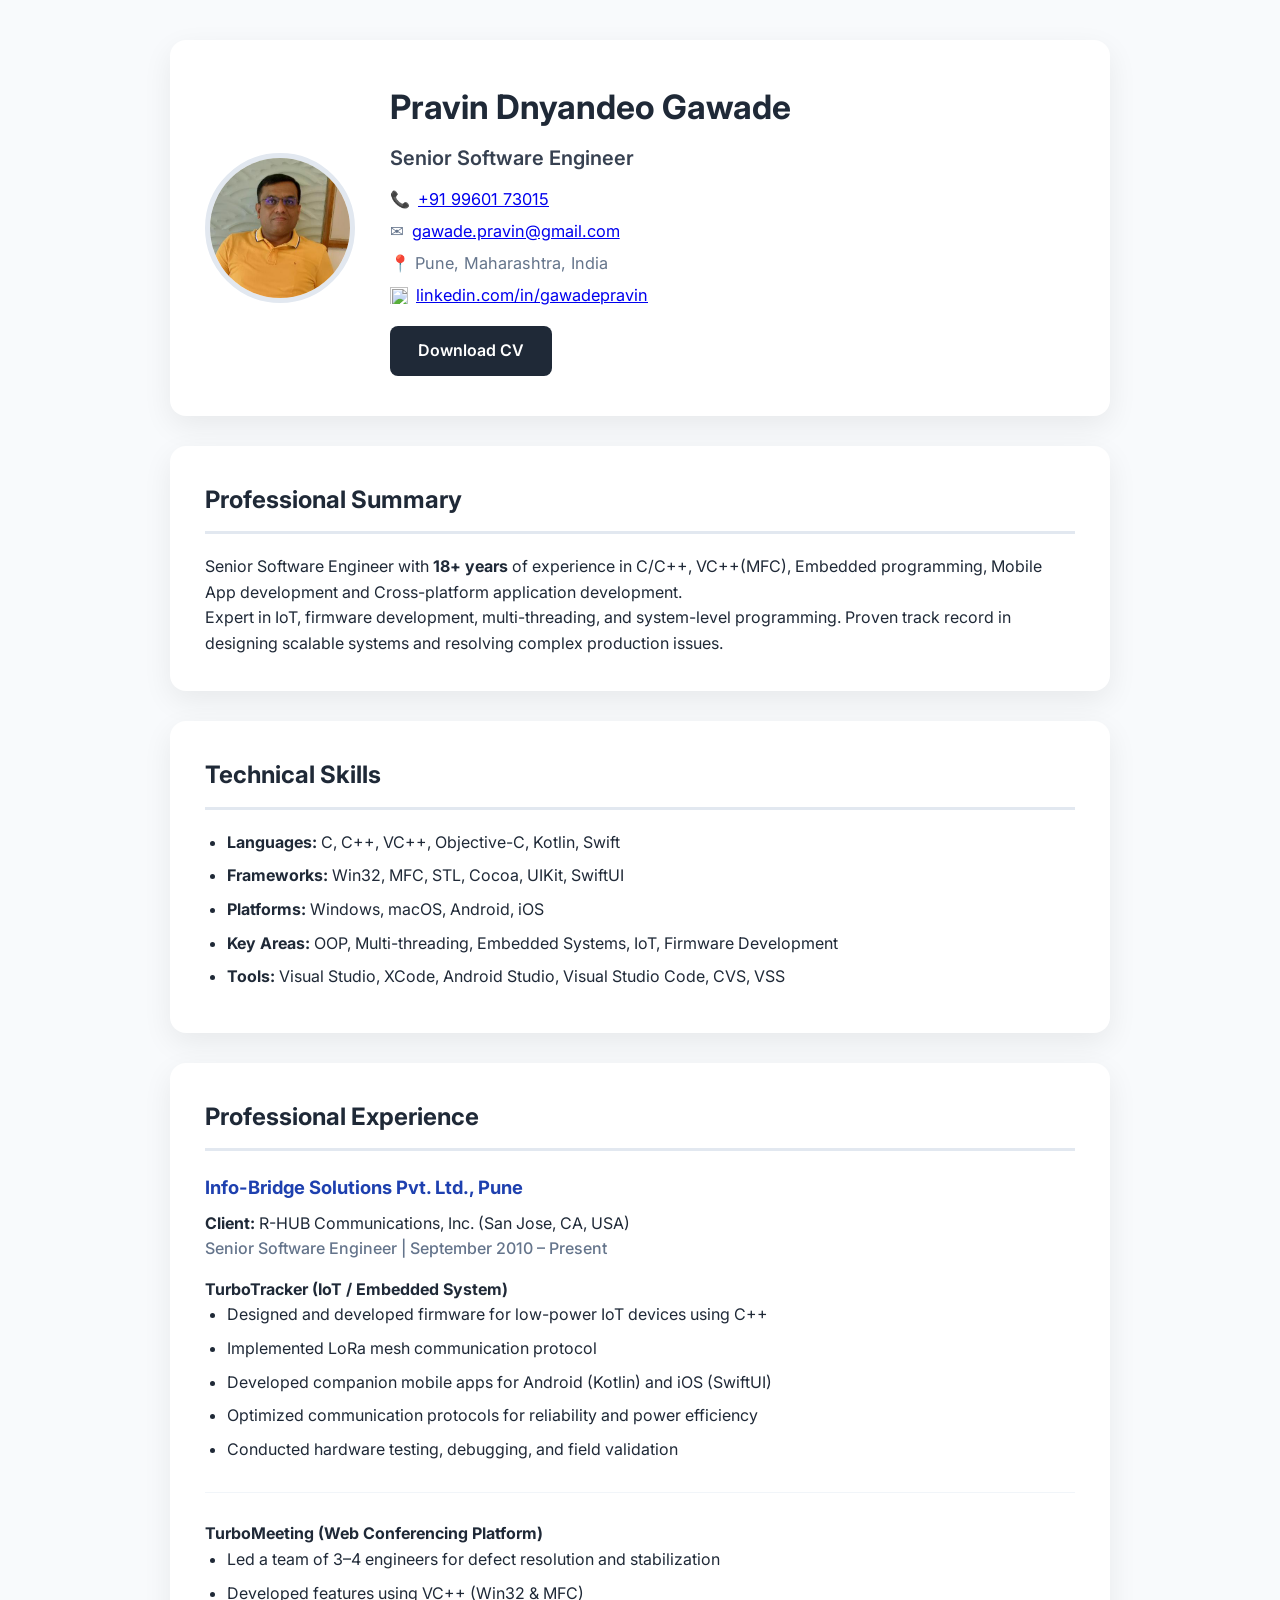
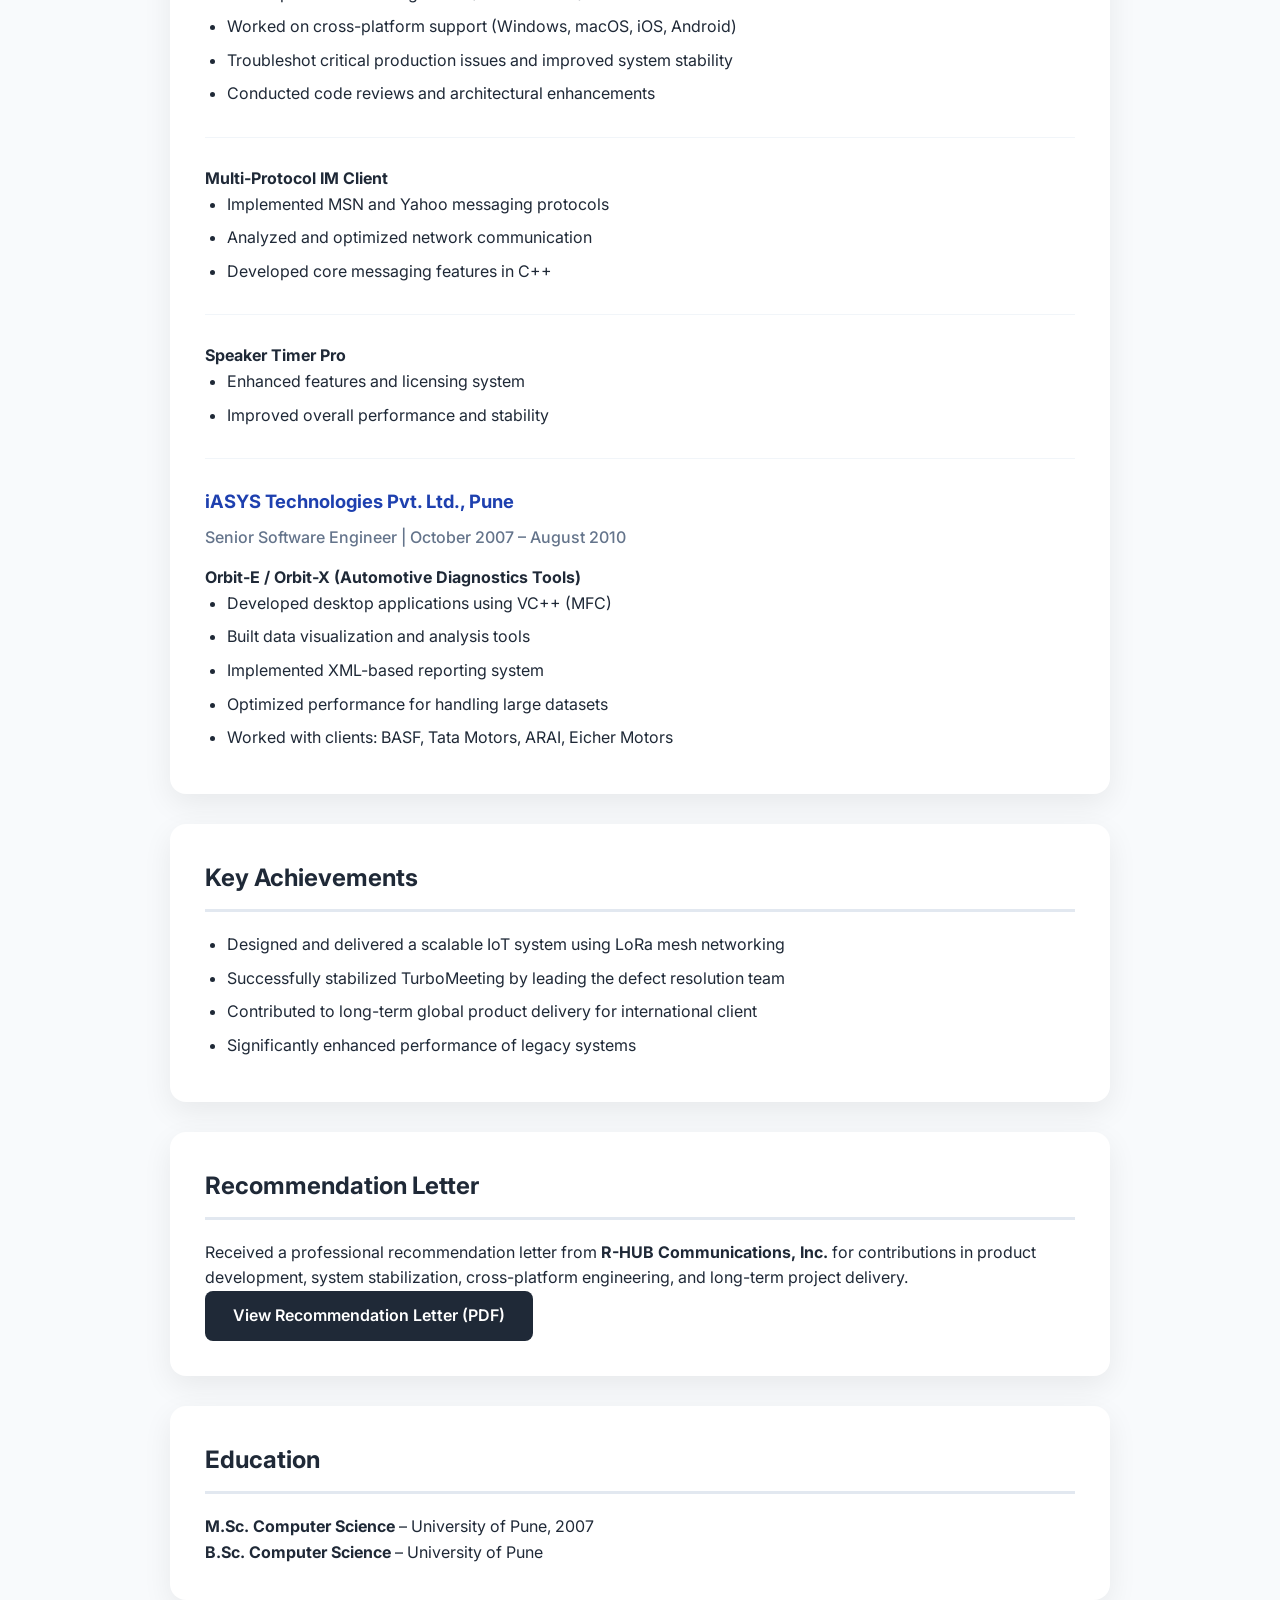
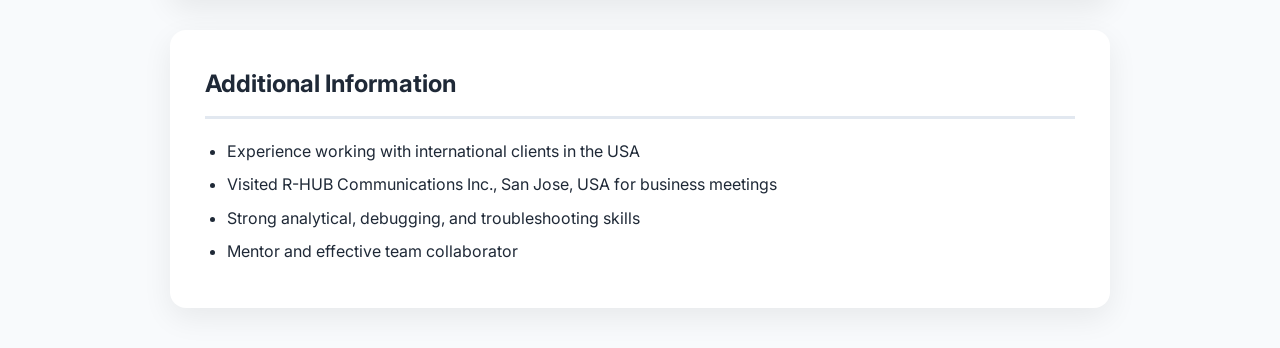
==== index.html @ dad6e425 "Update index.html" ====
<!DOCTYPE html>
<html lang="en">
<script type="application/ld+json">
{
  "@context": "https://schema.org",
  "@type": "Person",
  "name": "Pravin Dnyandeo Gawade",
  "jobTitle": "Senior Software Engineer",
  "url": "https://www.linkedin.com/in/gawadepravin",
  "email": "mailto:gawade.pravin@gmail.com",
  "telephone": "+91-9960173015",
  "address": {
    "@type": "PostalAddress",
    "addressLocality": "Pune",
    "addressRegion": "Maharashtra",
    "addressCountry": "India"
  },
  "sameAs": [
    "https://www.linkedin.com/in/gawadepravin"
  ],
  "knowsAbout": [
    "C",
    "C++",
    "VC++(MFC)",
    "Embedded Programming",
    "IoT",
    "Firmware Development",
    "Mobile App Development",
    "Cross-platform Development"
  ]
}
</script>
    
<head>
    <meta charset="UTF-8">
    <meta name="description" content="Pravin Gawade is a Senior Software Engineer with 18+ years experience in C/C++, VC++(MFC), Embedded programming, Mobile App development and Cross-platform application development.">
    <meta name="keywords" content="Pravin Gawade, C/C++, VC++(MFC) Developer, IoT Engineer, Embedded programming, Mobile App development and Cross-platform application development, Pune Software Engineer">
    <meta name="author" content="Pravin Gawade">
    <meta name="viewport" content="width=device-width, initial-scale=1.0">

    <title>Pravin Dnyandeo Gawade | Senior Software Engineer</title>

    <!-- Font -->
    <link href="https://fonts.googleapis.com/css2?family=Inter:wght@300;400;500;600;700&display=swap" rel="stylesheet">

    <!-- External CSS -->
    <link rel="stylesheet" href="styles.css">
</head>

<body>
    <div class="container">

        <!-- Profile Section -->
        <div class="profile-card">
            <img src="profile.jpg" alt="Pravin Dnyandeo Gawade" class="profile-pic">
            <div class="profile-info">
                <h1>Pravin Dnyandeo Gawade</h1>
                <p class="title">Senior Software Engineer</p>

                <div class="contact-info">
                    <p class="contact-row">
                        📞 <a href="tel:+919960173015">+91 99601 73015</a>
                    </p>

                    <p class="contact-row">
                        ✉️ <a href="mailto:gawade.pravin@gmail.com">gawade.pravin@gmail.com</a>
                    </p>

                    <p class="contact-row">📍 Pune, Maharashtra, India</p>

                    <p class="contact-row">
                        <img src="https://cdn-icons-png.flaticon.com/512/174/174857.png" class="icon">
                        <a href="https://www.linkedin.com/in/gawadepravin" target="_blank">
                            linkedin.com/in/gawadepravin
                        </a>
                    </p>
                </div>

                <a href="Pravin_Gawade_CV.pdf" download class="btn">Download CV</a>
            </div>
        </div>

        <!-- Professional Summary -->
        <section>
            <h2>Professional Summary</h2>
            <p>Senior Software Engineer with <strong>18+ years</strong> of experience in C/C++, VC++(MFC), Embedded programming, Mobile App development and Cross-platform application development.</p>
            <p>Expert in IoT, firmware development, multi-threading, and system-level programming. Proven track record in designing scalable systems and resolving complex production issues.</p>
        </section>

        <!-- Technical Skills -->
        <section>
            <h2>Technical Skills</h2>
            <ul>
                <li><strong>Languages:</strong> C, C++, VC++, Objective-C, Kotlin, Swift</li>
                <li><strong>Frameworks:</strong> Win32, MFC, STL, Cocoa, UIKit, SwiftUI</li>
                <li><strong>Platforms:</strong> Windows, macOS, Android, iOS</li>
                <li><strong>Key Areas:</strong> OOP, Multi-threading, Embedded Systems, IoT, Firmware Development</li>
                <li><strong>Tools:</strong> Visual Studio, XCode, Android Studio, Visual Studio Code, CVS, VSS</li>
            </ul>
        </section>

        <!-- Professional Experience -->
        <section>
            <h2>Professional Experience</h2>

            <h3>Info-Bridge Solutions Pvt. Ltd., Pune</h3>
            <p><strong>Client:</strong> R-HUB Communications, Inc. (San Jose, CA, USA)</p>
            <p class="job-title">Senior Software Engineer | September 2010 – Present</p>

            <div class="project">
                <h4>TurboTracker (IoT / Embedded System)</h4>
                <ul>
                    <li>Designed and developed firmware for low-power IoT devices using C++</li>
                    <li>Implemented LoRa mesh communication protocol</li>
                    <li>Developed companion mobile apps for Android (Kotlin) and iOS (SwiftUI)</li>
                    <li>Optimized communication protocols for reliability and power efficiency</li>
                    <li>Conducted hardware testing, debugging, and field validation</li>
                </ul>
            </div>

            <div class="project">
                <h4>TurboMeeting (Web Conferencing Platform)</h4>
                <ul>
                    <li>Led a team of 3–4 engineers for defect resolution and stabilization</li>
                    <li>Developed features using VC++ (Win32 & MFC)</li>
                    <li>Worked on cross-platform support (Windows, macOS, iOS, Android)</li>
                    <li>Troubleshot critical production issues and improved system stability</li>
                    <li>Conducted code reviews and architectural enhancements</li>
                </ul>
            </div>

            <div class="project">
                <h4>Multi-Protocol IM Client</h4>
                <ul>
                    <li>Implemented MSN and Yahoo messaging protocols</li>
                    <li>Analyzed and optimized network communication</li>
                    <li>Developed core messaging features in C++</li>
                </ul>
            </div>

            <div class="project">
                <h4>Speaker Timer Pro</h4>
                <ul>
                    <li>Enhanced features and licensing system</li>
                    <li>Improved overall performance and stability</li>
                </ul>
            </div>

            <h3>iASYS Technologies Pvt. Ltd., Pune</h3>
            <p class="job-title">Senior Software Engineer | October 2007 – August 2010</p>

            <div class="project">
                <h4>Orbit-E / Orbit-X (Automotive Diagnostics Tools)</h4>
                <ul>
                    <li>Developed desktop applications using VC++ (MFC)</li>
                    <li>Built data visualization and analysis tools</li>
                    <li>Implemented XML-based reporting system</li>
                    <li>Optimized performance for handling large datasets</li>
                    <li>Worked with clients: BASF, Tata Motors, ARAI, Eicher Motors</li>
                </ul>
            </div>
        </section>

        <!-- Key Achievements -->
        <section>
            <h2>Key Achievements</h2>
            <ul>
                <li>Designed and delivered a scalable IoT system using LoRa mesh networking</li>
                <li>Successfully stabilized TurboMeeting by leading the defect resolution team</li>
                <li>Contributed to long-term global product delivery for international client</li>
                <li>Significantly enhanced performance of legacy systems</li>
            </ul>
        </section>

        <!-- Recommendation Letter -->
        <section>
            <h2>Recommendation Letter</h2>
        
            <p>
                Received a professional recommendation letter from 
                <strong>R-HUB Communications, Inc.</strong> for contributions in 
                product development, system stabilization, cross-platform engineering, 
                and long-term project delivery.
            </p>
        
            <a href="RHUB_Recommendation_Letter.pdf" target="_blank" class="btn">
                View Recommendation Letter (PDF)
            </a>
        </section>

        <!-- Education -->
        <section>
            <h2>Education</h2>
            <p><strong>M.Sc. Computer Science</strong> – University of Pune, 2007</p>
            <p><strong>B.Sc. Computer Science</strong> – University of Pune</p>
        </section>

        <!-- Additional Information -->
        <section>
            <h2>Additional Information</h2>
            <ul>
                <li>Experience working with international clients in the USA</li>
                <li>Visited R-HUB Communications Inc., San Jose, USA for business meetings</li>
                <li>Strong analytical, debugging, and troubleshooting skills</li>
                <li>Mentor and effective team collaborator</li>
            </ul>
        </section>

    </div>
</body>
</html>
---- styles.css ----
:root {
    --primary: #1f2937;
    --accent: #3b82f6;
}

* {
    margin: 0;
    padding: 0;
    box-sizing: border-box;
}

body {
    font-family: 'Inter', system-ui, sans-serif;
    background: #f8fafc;
    color: #1f2937;
    line-height: 1.6;
}

.container {
    max-width: 980px;
    margin: 40px auto;
    padding: 0 20px;
}

.profile-card {
    background: white;
    border-radius: 16px;
    padding: 40px 35px;
    box-shadow: 0 10px 30px rgba(0, 0, 0, 0.07);
    display: flex;
    align-items: center;
    gap: 35px;
    margin-bottom: 30px;
}

.profile-pic {
    width: 150px;
    height: 150px;
    border-radius: 50%;
    object-fit: cover;
    border: 5px solid #e2e8f0;
    flex-shrink: 0;
}

.profile-info h1 {
    font-size: 2.1rem;
    margin-bottom: 8px;
    color: var(--primary);
}

.title {
    font-size: 1.25rem;
    font-weight: 600;
    color: #374151;
    margin-bottom: 12px;
}

.contact-info {
    color: #64748b;
    font-size: 1.02rem;
    margin-bottom: 18px;
}

.contact-info p {
    margin-bottom: 6px;
}

.contact a {
  color: #111827;
  text-decoration: none;
  font-weight: 500;
}

.contact a:hover {
  text-decoration: underline;
}

.btn {
    display: inline-block;
    background: var(--primary);
    color: white;
    padding: 12px 28px;
    border-radius: 8px;
    text-decoration: none;
    font-weight: 600;
    transition: all 0.3s ease;
}

.btn:hover {
    background: #111827;
    transform: translateY(-2px);
}

.contact-row {
    display: flex;
    align-items: center;
    gap: 8px;
}

.icon {
    width: 18px;
    height: 18px;
}

section {
    background: white;
    border-radius: 16px;
    padding: 35px;
    margin-bottom: 30px;
    box-shadow: 0 10px 30px rgba(0, 0, 0, 0.07);
}

h2 {
    font-size: 1.5rem;
    color: var(--primary);
    margin-bottom: 20px;
    padding-bottom: 12px;
    border-bottom: 3px solid #e2e8f0;
}

h3 {
    color: #1e40af;
    margin: 22px 0 8px 0;
    font-size: 1.15rem;
}

.job-title {
    color: #64748b;
    font-weight: 500;
    margin-bottom: 15px;
}

.project {
    margin-bottom: 28px;
    padding-bottom: 22px;
    border-bottom: 1px solid #f1f5f9;
}

.project:last-child {
    border-bottom: none;
    padding-bottom: 0;
    margin-bottom: 0;
}

ul {
    padding-left: 22px;
}

li {
    margin-bottom: 8px;
}
.recommendation-card {
    background: #f8f9fc;
    border-left: 4px solid #2563eb;
    padding: 20px;
    border-radius: 10px;
    margin-top: 10px;
}

.recommendation-card p {
    margin-bottom: 15px;
    line-height: 1.6;
}

/* Responsive */
@media (max-width: 768px) {
    .profile-card {
        flex-direction: column;
        text-align: center;
        padding: 30px 25px;
    }

    .profile-pic {
        width: 120px;
        height: 120px;
    }

    .container {
        margin: 20px auto;
        padding: 0 15px;
    }

    section {
        padding: 28px 25px;
    }
}

@media (max-width: 480px) {
    .profile-pic {
        width: 110px;
        height: 110px;
    }

    h1 {
        font-size: 1.8rem;
    }
}
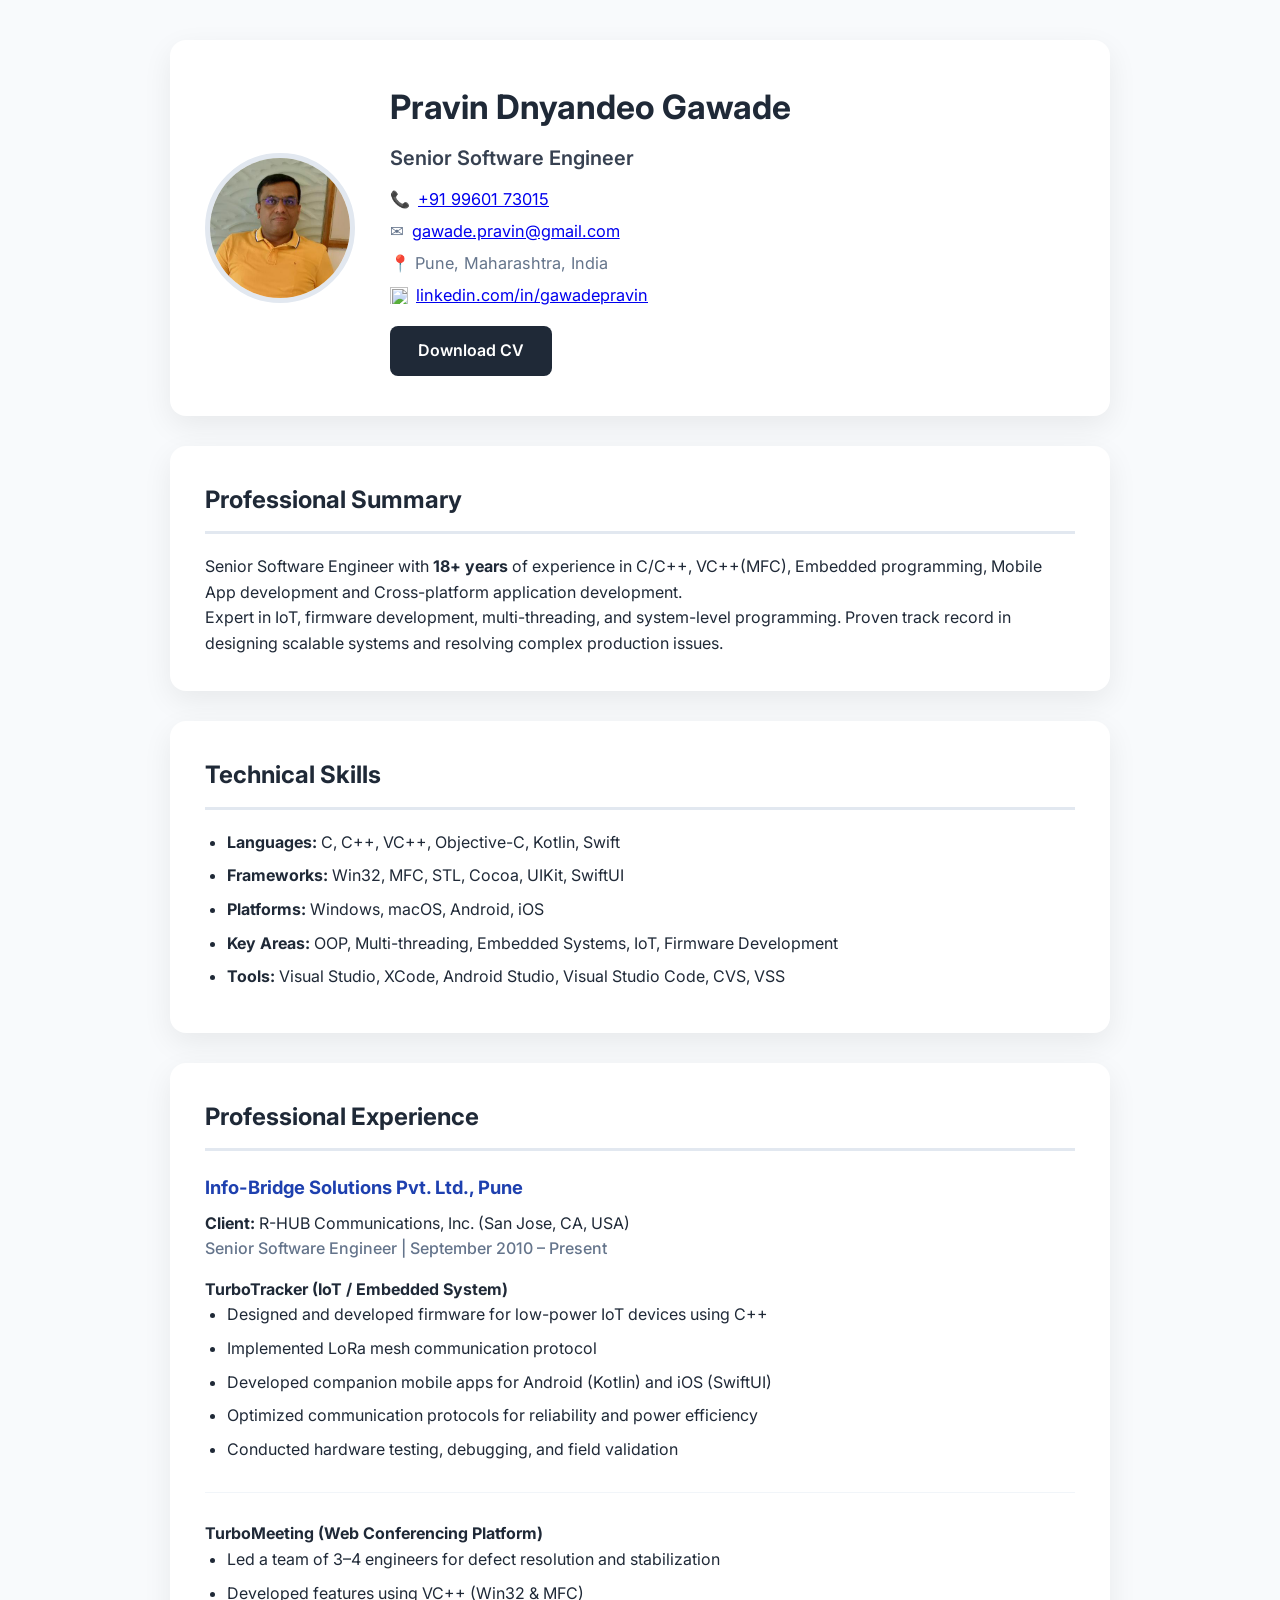
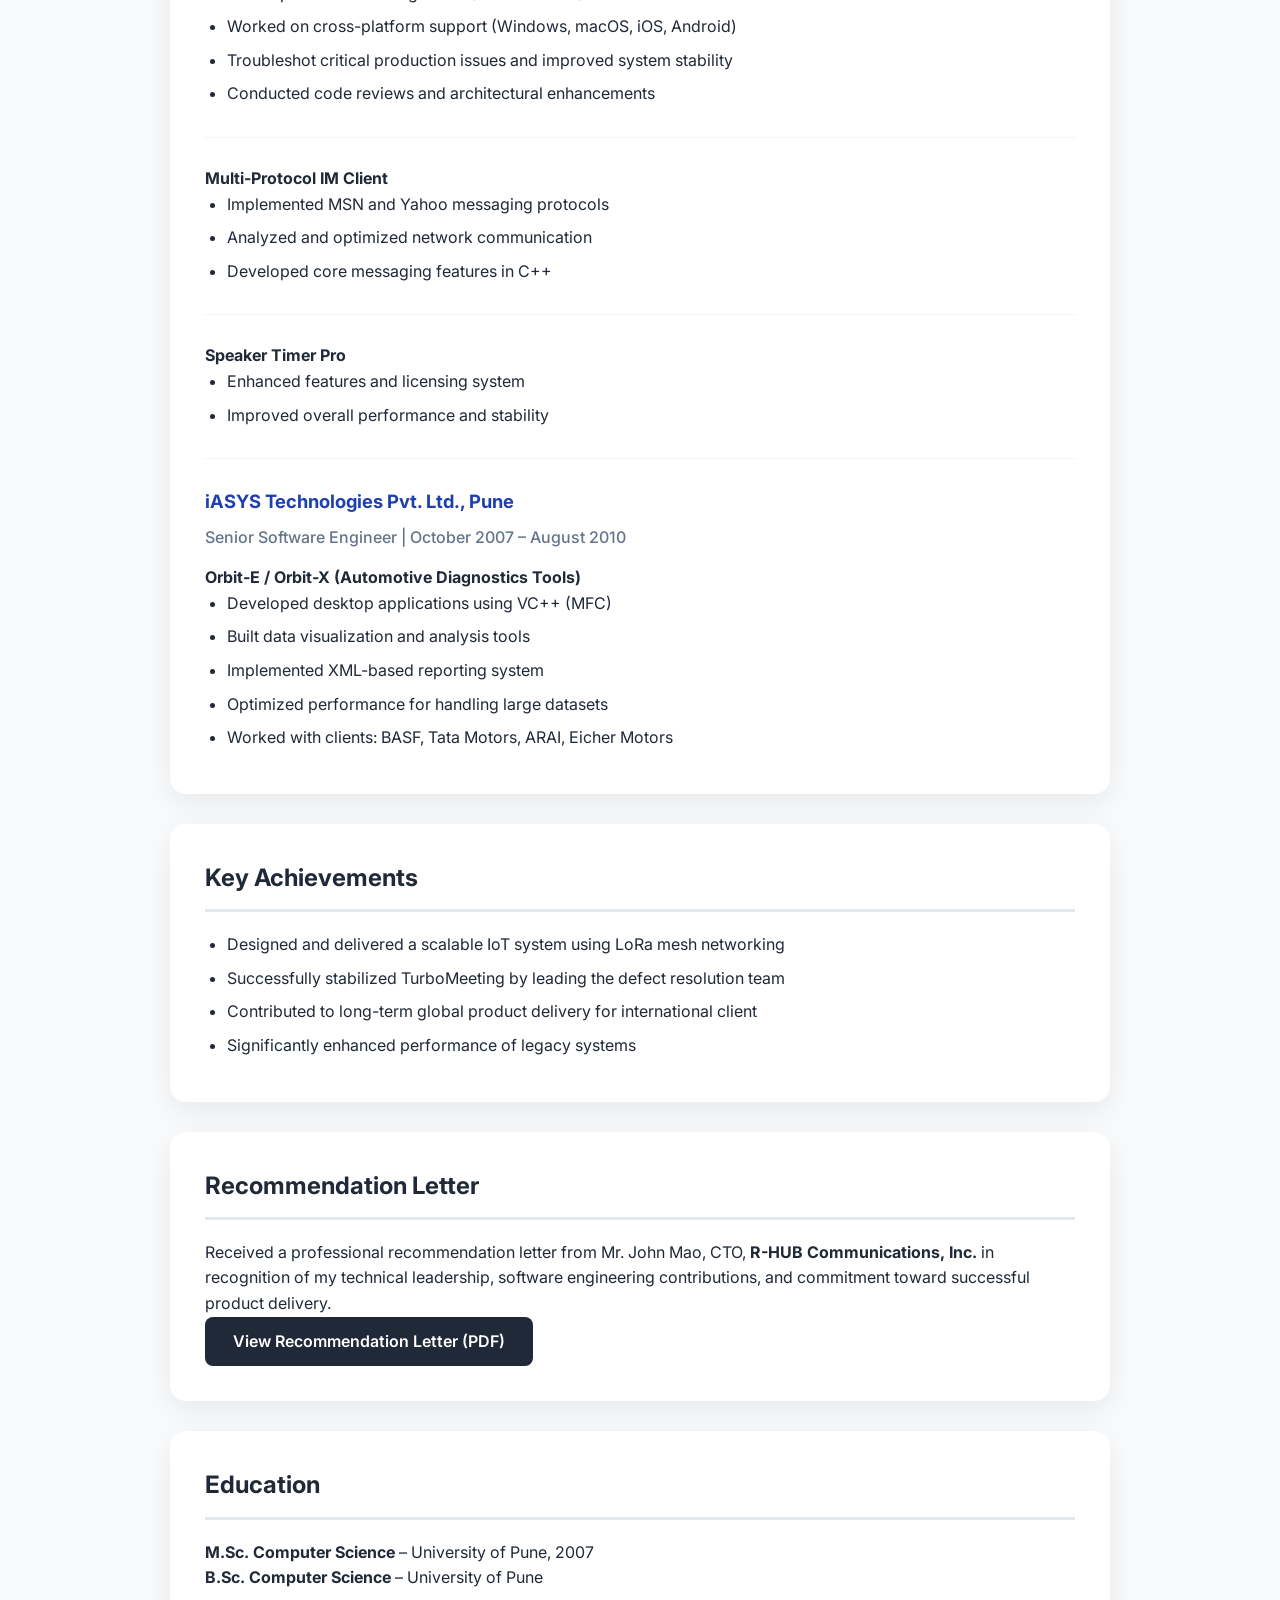
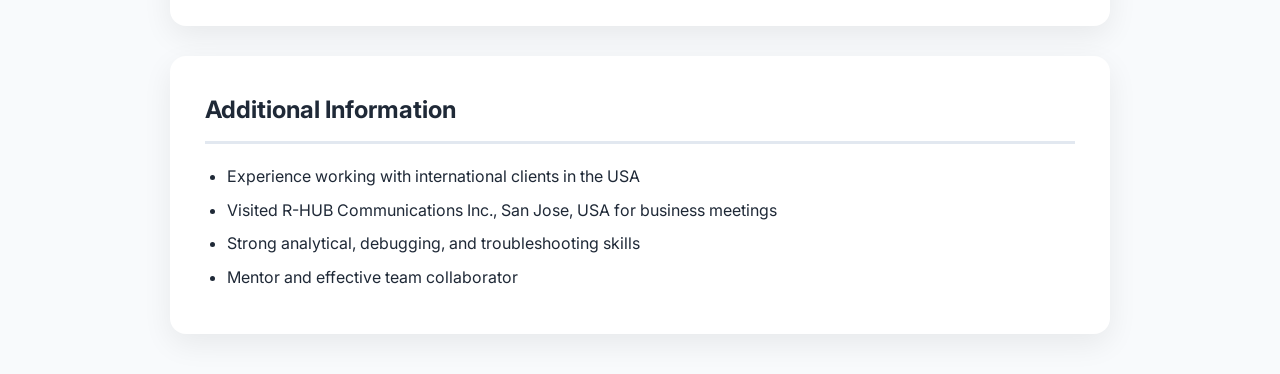
==== commit b77fca94: "Update index.html" ====
--- a/index.html
+++ b/index.html
@@ -177,10 +177,9 @@
             <h2>Recommendation Letter</h2>
         
             <p>
-                Received a professional recommendation letter from 
-                <strong>R-HUB Communications, Inc.</strong> for contributions in 
-                product development, system stabilization, cross-platform engineering, 
-                and long-term project delivery.
+                Received a professional recommendation letter from Mr. John Mao, CTO,
+                <strong>R-HUB Communications, Inc.</strong> in recognition of my 
+              technical leadership, software engineering contributions, and commitment toward successful product delivery.
             </p>
         
             <a href="RHUB_Recommendation_Letter.pdf" target="_blank" class="btn">
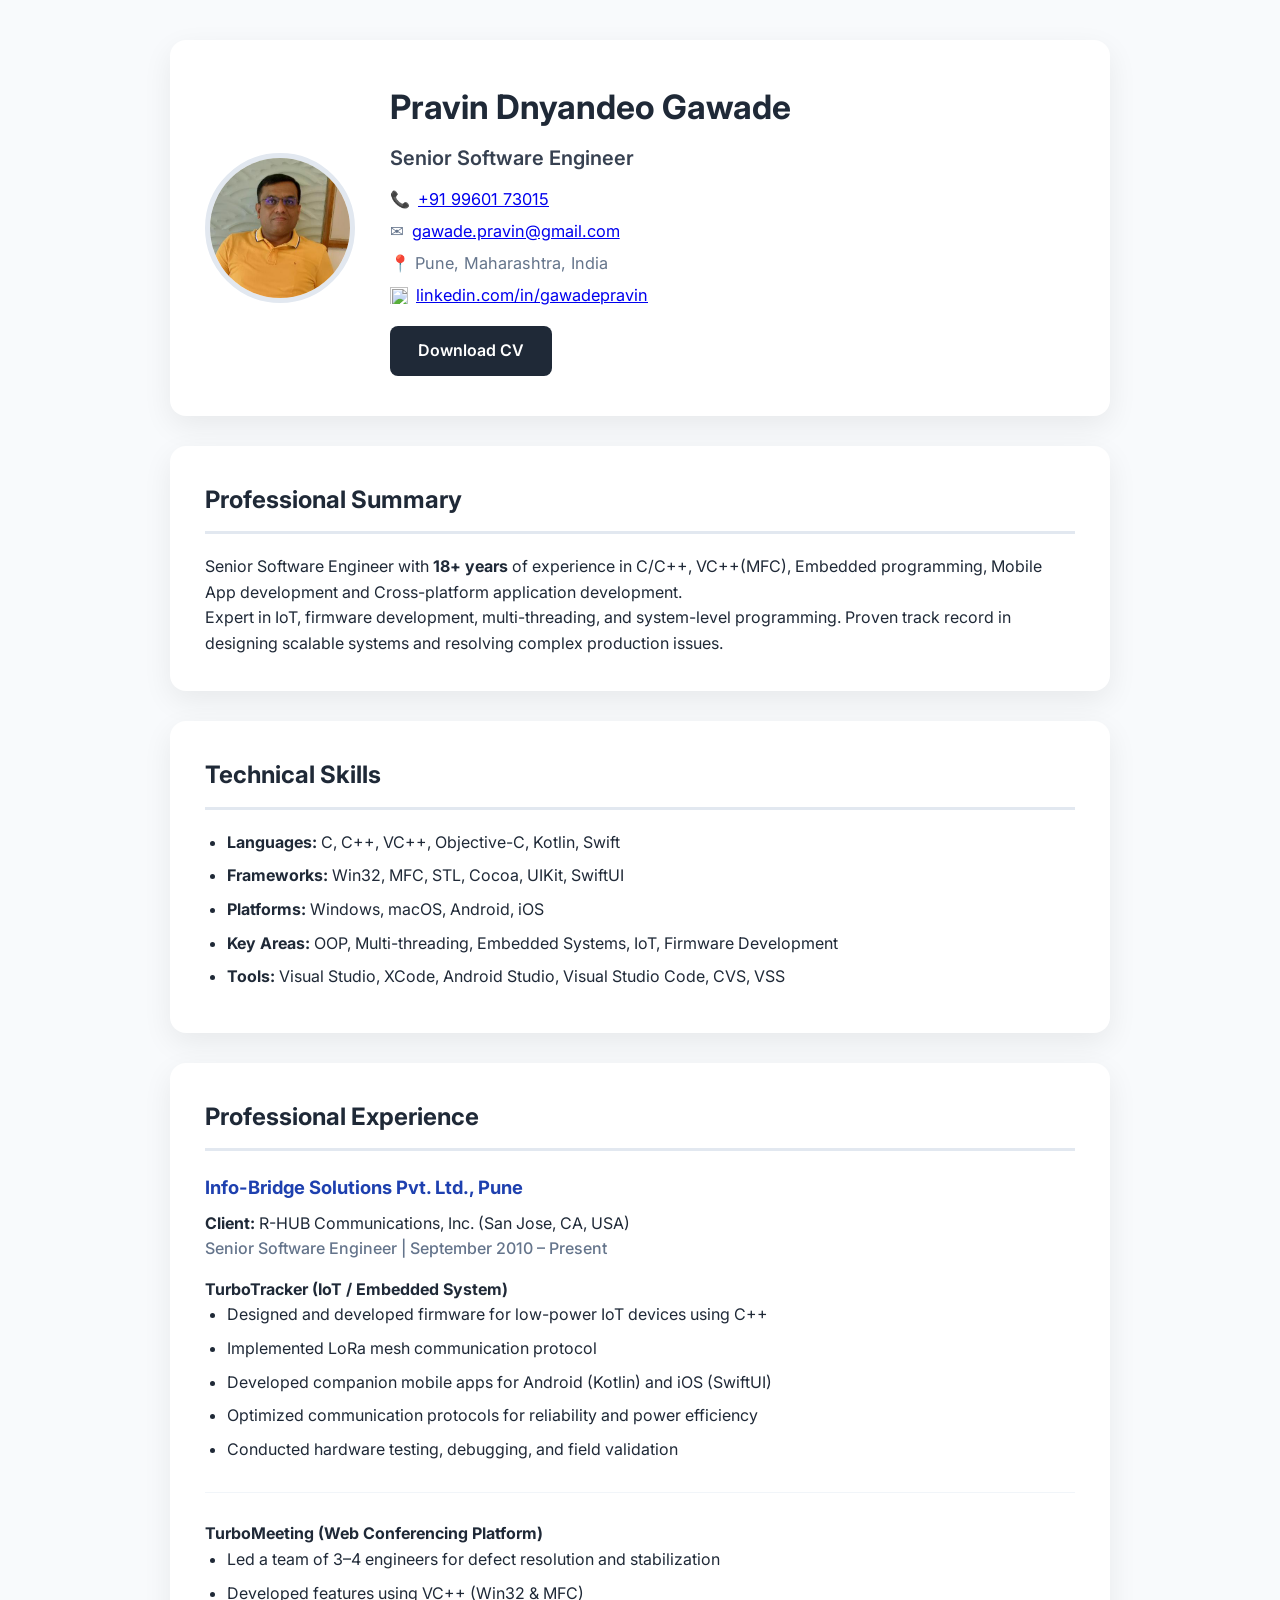
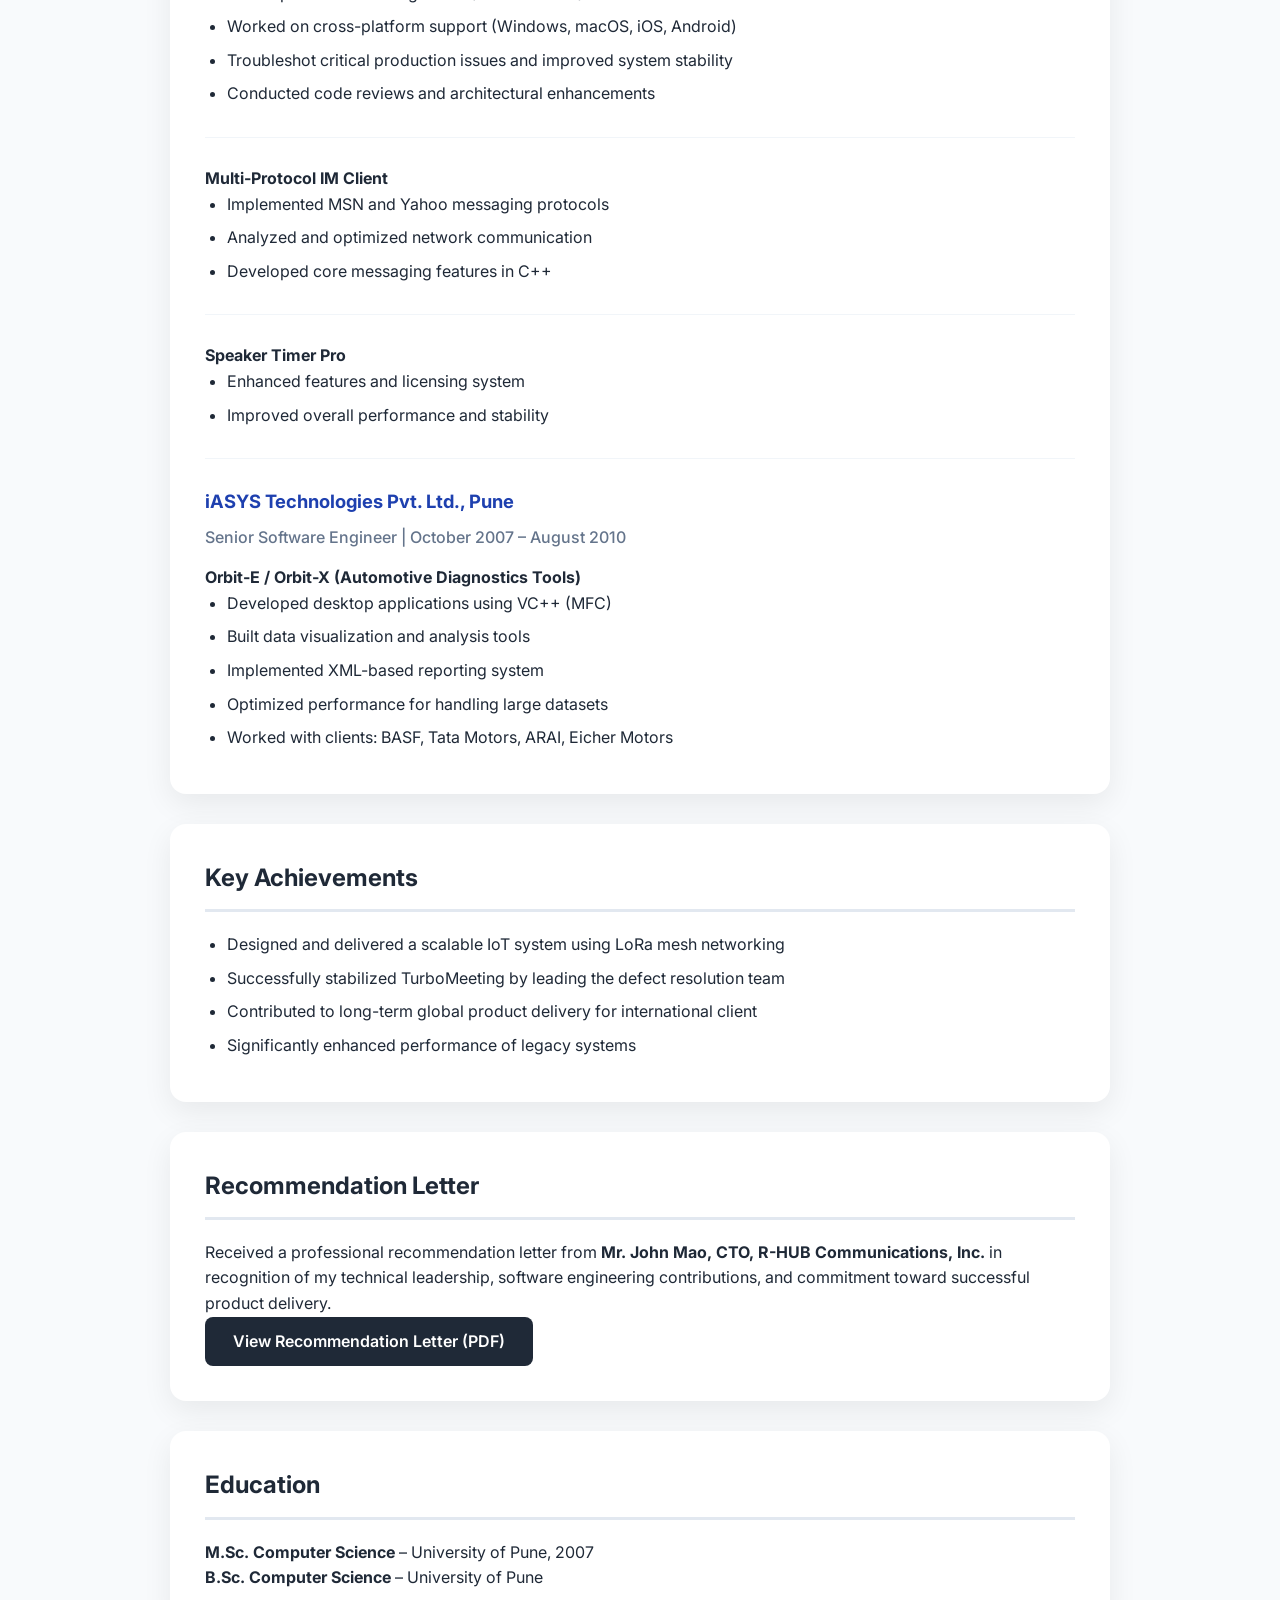
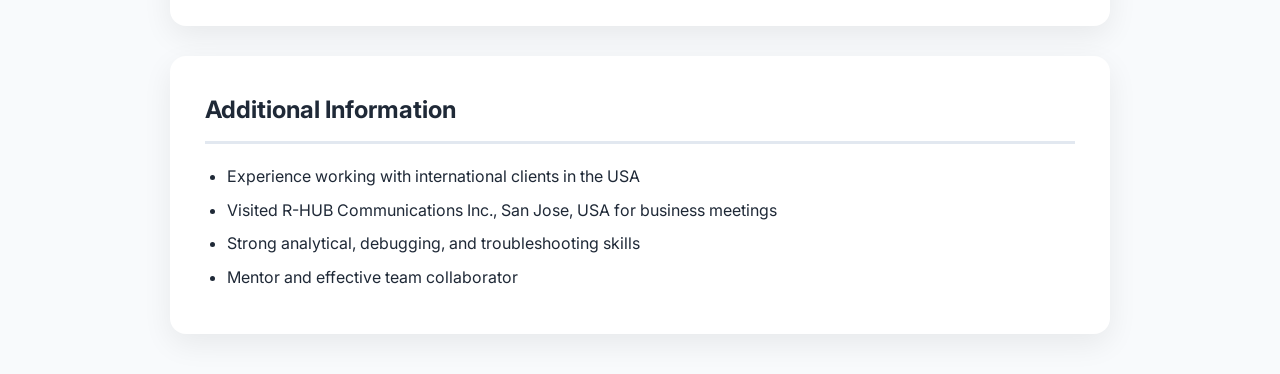
==== commit ded46037: "Update index.html" ====
--- a/index.html
+++ b/index.html
@@ -177,14 +177,17 @@
             <h2>Recommendation Letter</h2>
         
             <p>
-                Received a professional recommendation letter from Mr. John Mao, CTO,
-                <strong>R-HUB Communications, Inc.</strong> in recognition of my 
-              technical leadership, software engineering contributions, and commitment toward successful product delivery.
+                Received a professional recommendation letter from 
+                <strong> Mr. John Mao, CTO, R-HUB Communications, Inc.</strong>
+                in recognition of my technical leadership, software engineering contributions, 
+                and commitment toward successful product delivery.
             </p>
-        
-            <a href="RHUB_Recommendation_Letter.pdf" target="_blank" class="btn">
-                View Recommendation Letter (PDF)
-            </a>
+
+            <p>
+              <a href="RHUB_Recommendation_Letter.pdf" target="_blank" class="btn">
+                  View Recommendation Letter (PDF)
+              </a>
+            </p>
         </section>
 
         <!-- Education -->
--- a/styles.css
+++ b/styles.css
@@ -149,18 +149,6 @@
 li {
     margin-bottom: 8px;
 }
-.recommendation-card {
-    background: #f8f9fc;
-    border-left: 4px solid #2563eb;
-    padding: 20px;
-    border-radius: 10px;
-    margin-top: 10px;
-}
-
-.recommendation-card p {
-    margin-bottom: 15px;
-    line-height: 1.6;
-}
 
 /* Responsive */
 @media (max-width: 768px) {
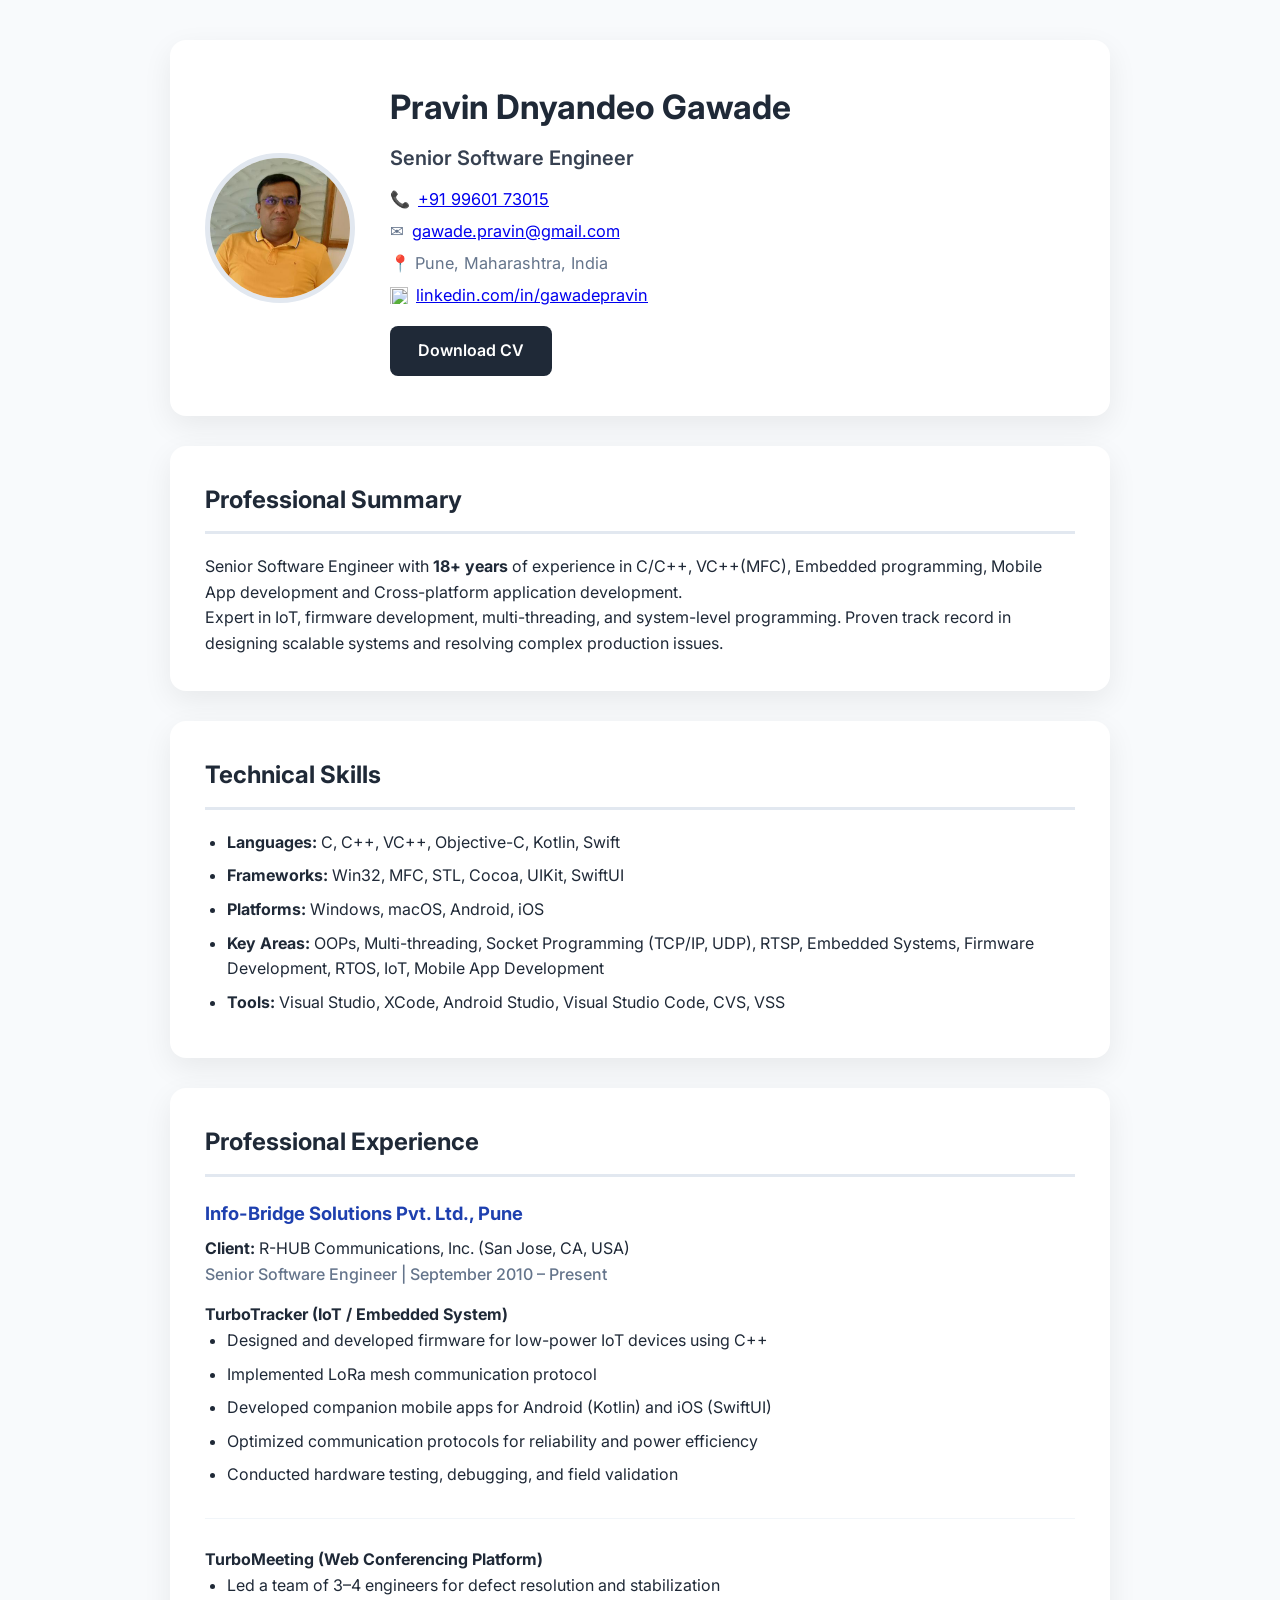
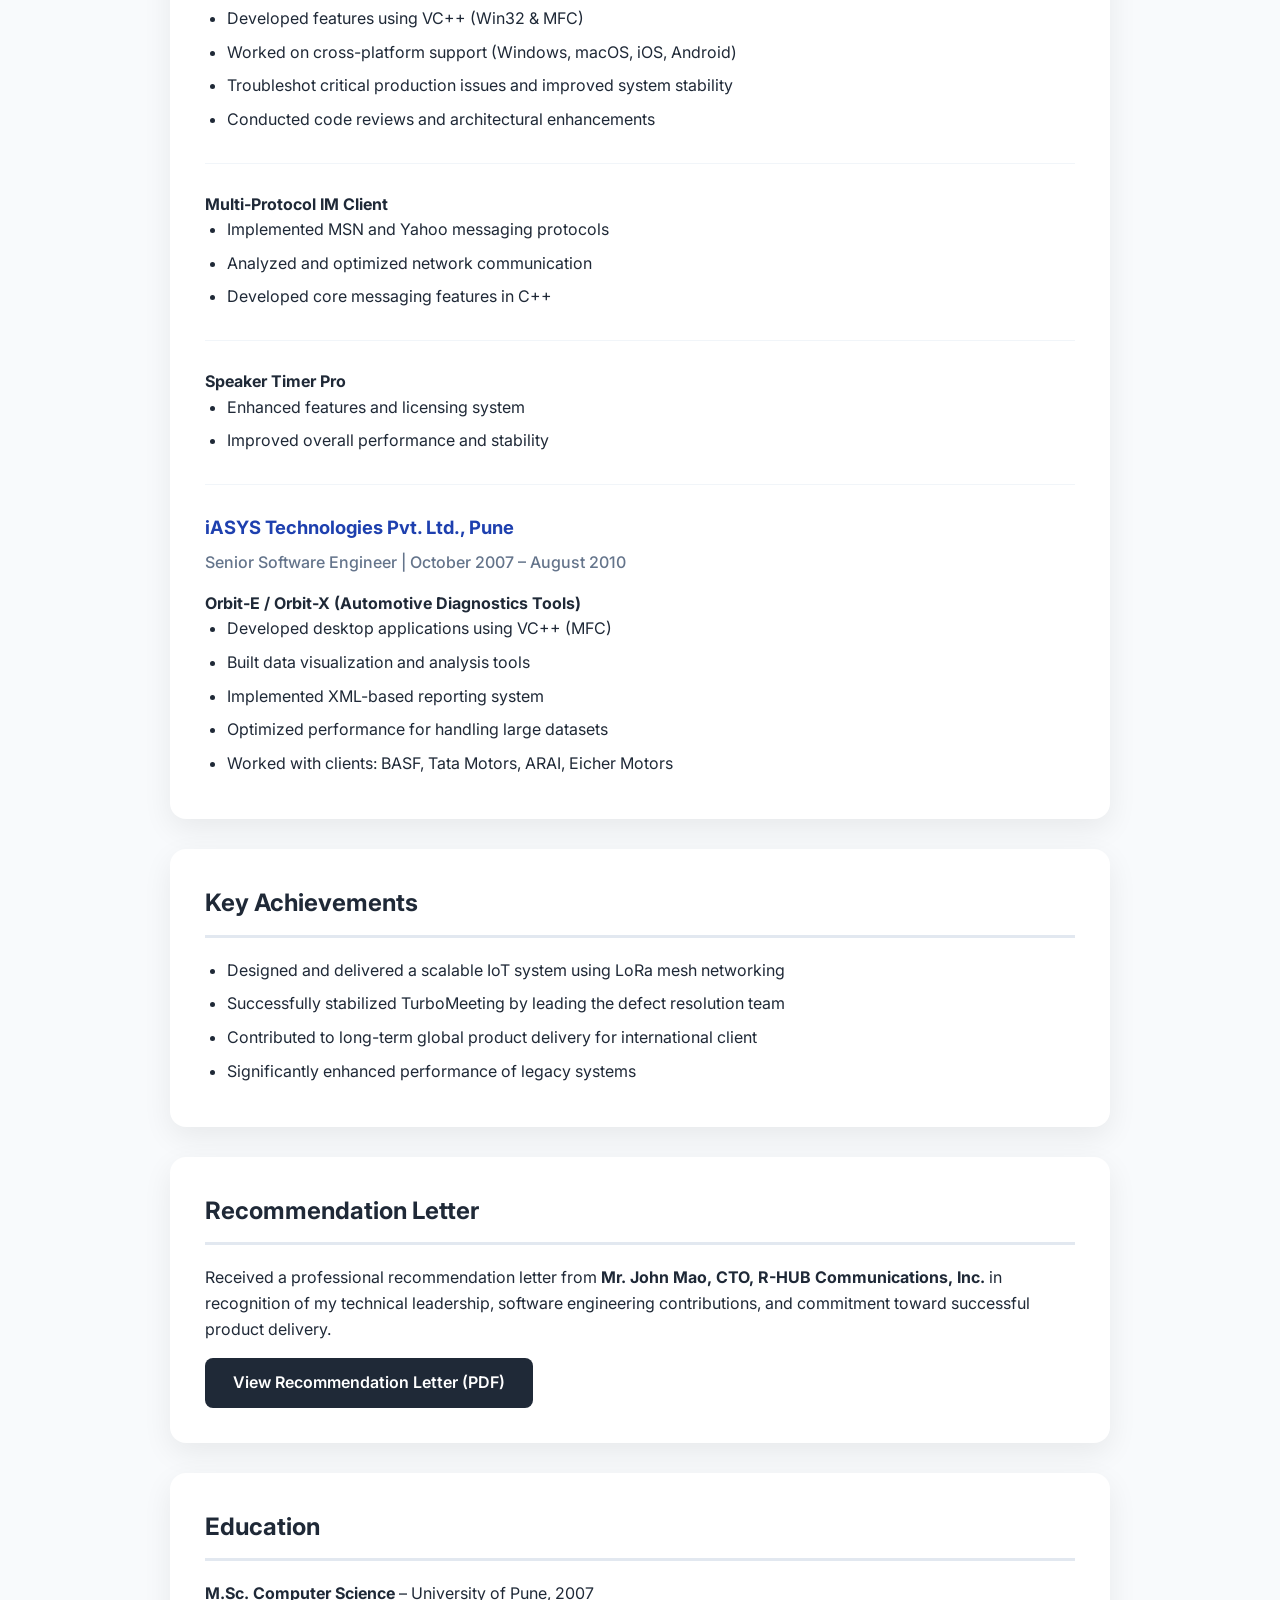
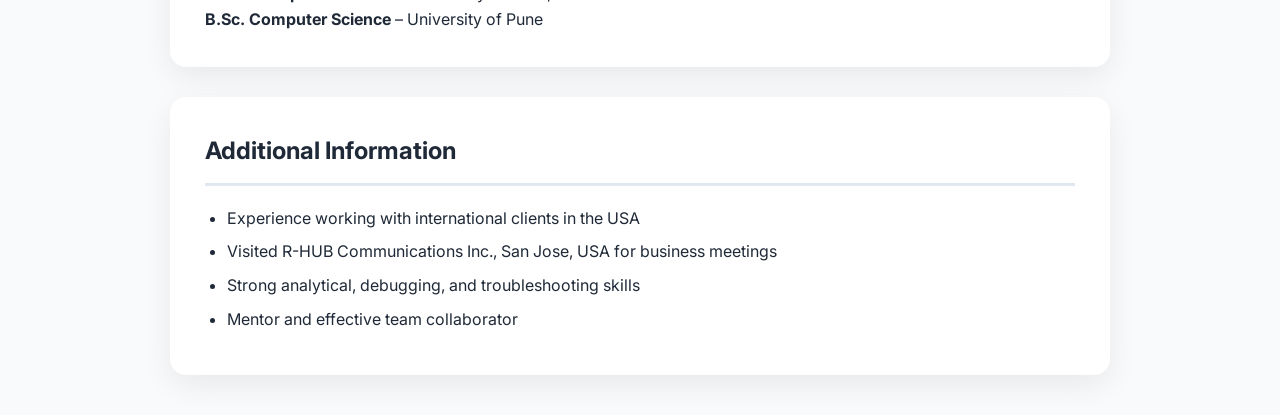
==== commit 92023c20: "Update personal information in index.html" ====
--- a/index.html
+++ b/index.html
@@ -22,9 +22,11 @@
     "C",
     "C++",
     "VC++(MFC)",
+    "Socket Programming (TCP/IP, UDP)",
+    "RTSP",
     "Embedded Programming",
+    "Firmware Development",
     "IoT",
-    "Firmware Development",
     "Mobile App Development",
     "Cross-platform Development"
   ]
@@ -94,7 +96,7 @@
                 <li><strong>Languages:</strong> C, C++, VC++, Objective-C, Kotlin, Swift</li>
                 <li><strong>Frameworks:</strong> Win32, MFC, STL, Cocoa, UIKit, SwiftUI</li>
                 <li><strong>Platforms:</strong> Windows, macOS, Android, iOS</li>
-                <li><strong>Key Areas:</strong> OOP, Multi-threading, Embedded Systems, IoT, Firmware Development</li>
+                <li><strong>Key Areas:</strong> OOPs, Multi-threading, Socket Programming (TCP/IP, UDP), RTSP, Embedded Systems, Firmware Development, RTOS, IoT, Mobile App Development</li>
                 <li><strong>Tools:</strong> Visual Studio, XCode, Android Studio, Visual Studio Code, CVS, VSS</li>
             </ul>
         </section>
@@ -183,11 +185,9 @@
                 and commitment toward successful product delivery.
             </p>
 
-            <p>
-              <a href="RHUB_Recommendation_Letter.pdf" target="_blank" class="btn">
-                  View Recommendation Letter (PDF)
-              </a>
-            </p>
+            <a href="RHUB_Recommendation_Letter.pdf" target="_blank" class="btn recommendation-btn">
+                View Recommendation Letter (PDF)
+            </a>
         </section>
 
         <!-- Education -->
--- a/styles.css
+++ b/styles.css
@@ -150,6 +150,11 @@
     margin-bottom: 8px;
 }
 
+.recommendation-btn {
+    display: inline-block;
+    margin-top: 16px;
+}
+
 /* Responsive */
 @media (max-width: 768px) {
     .profile-card {
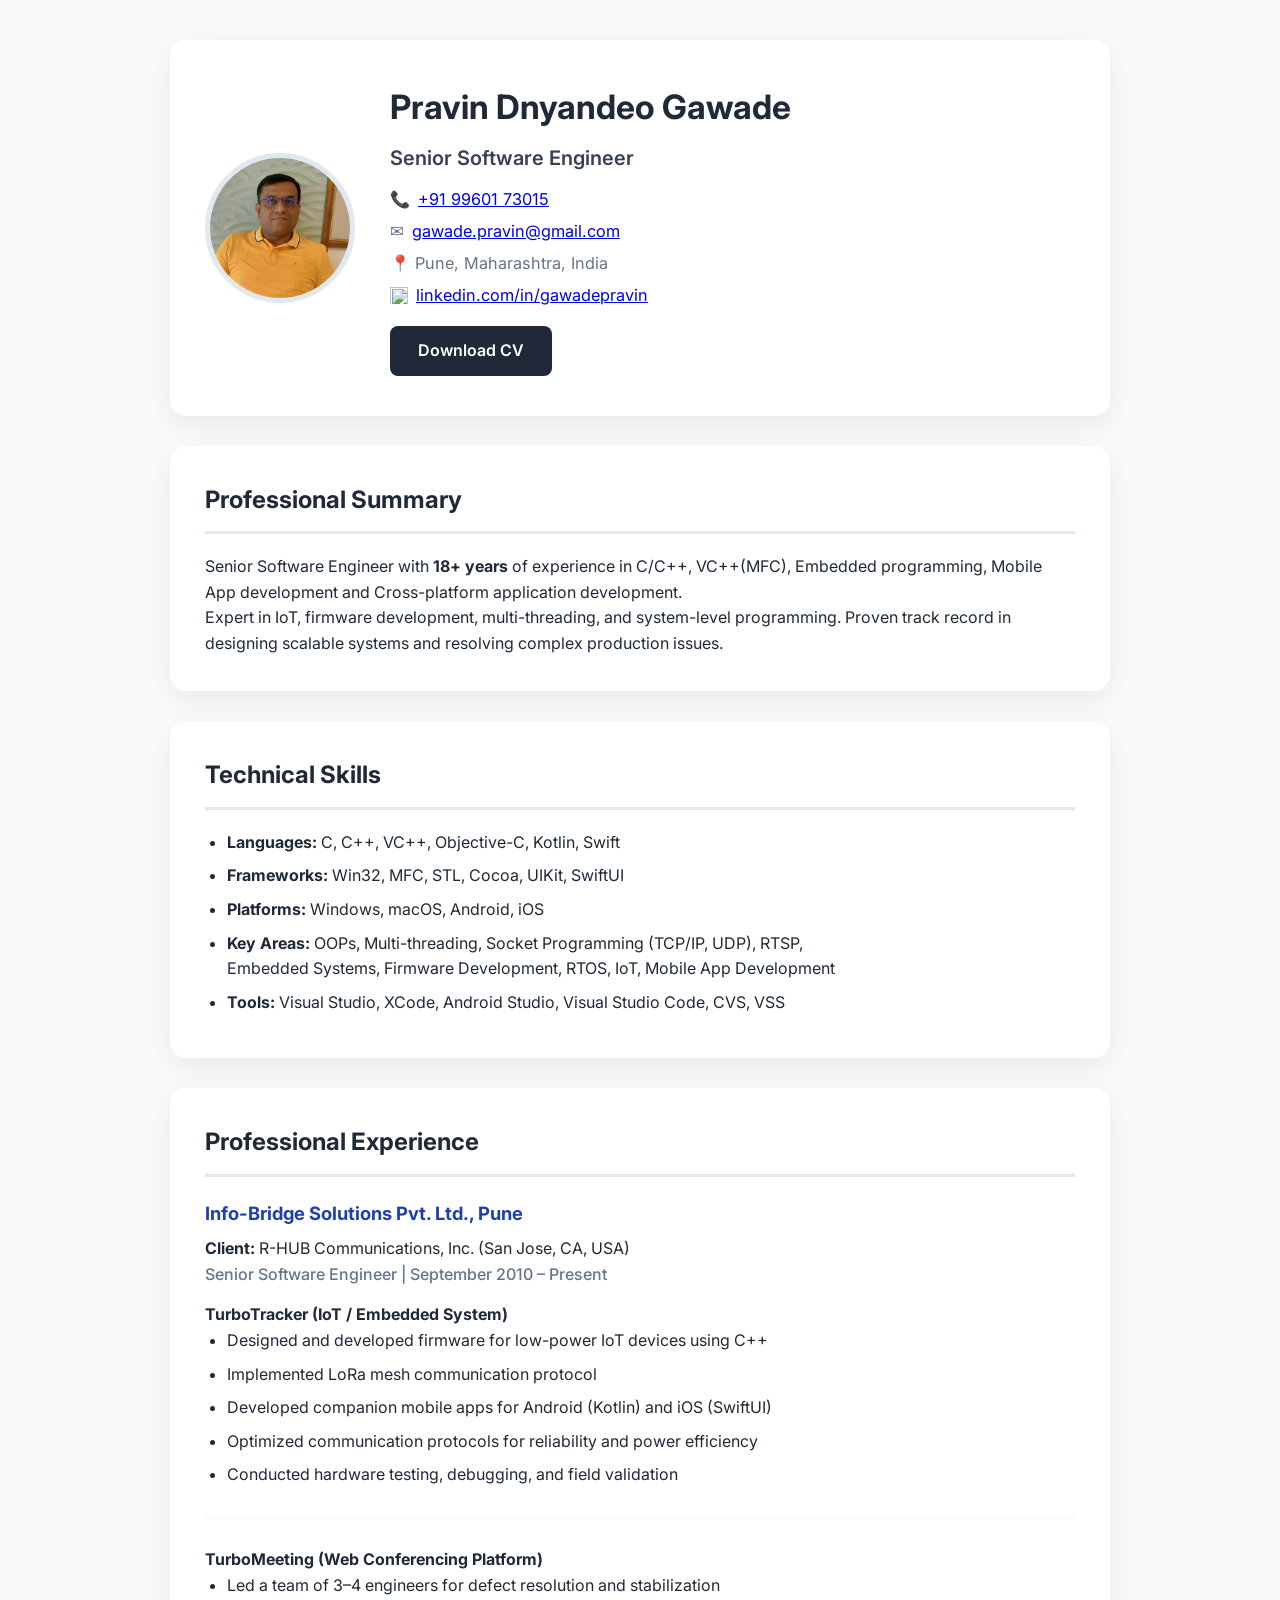
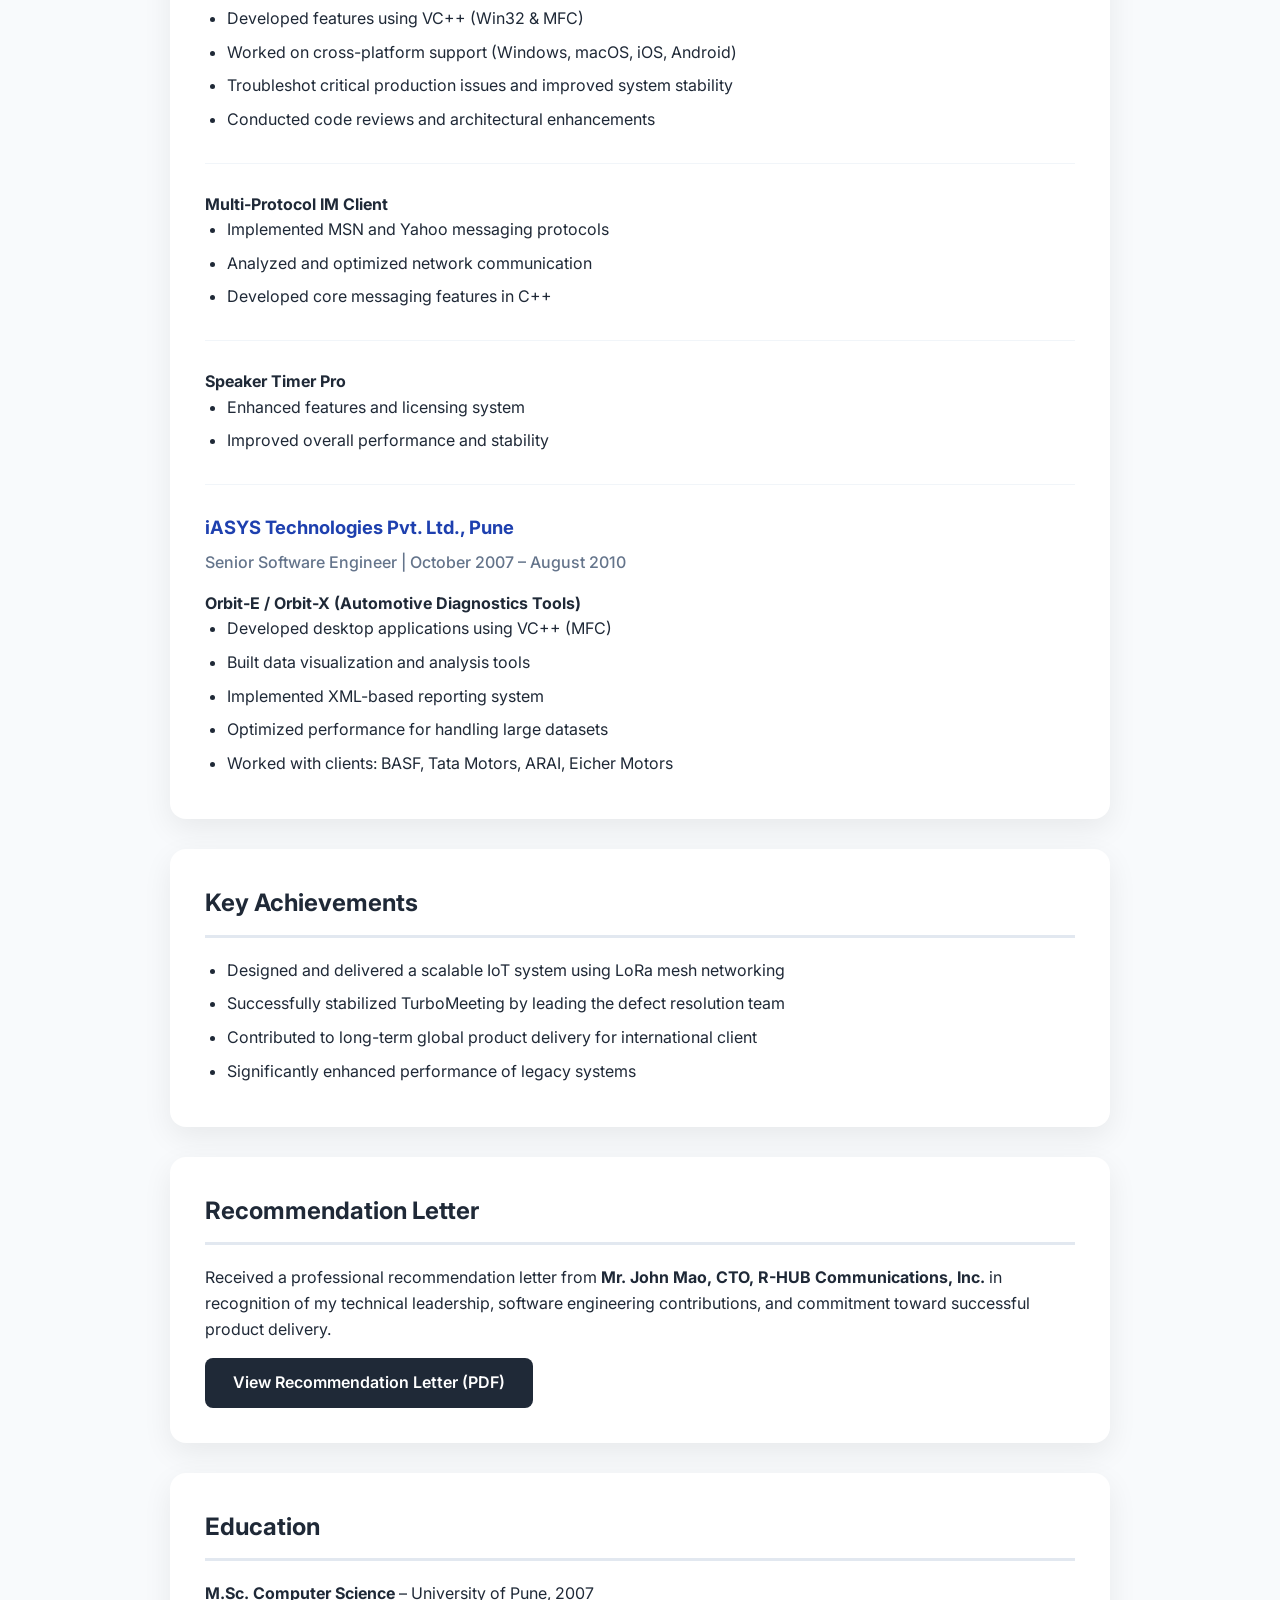
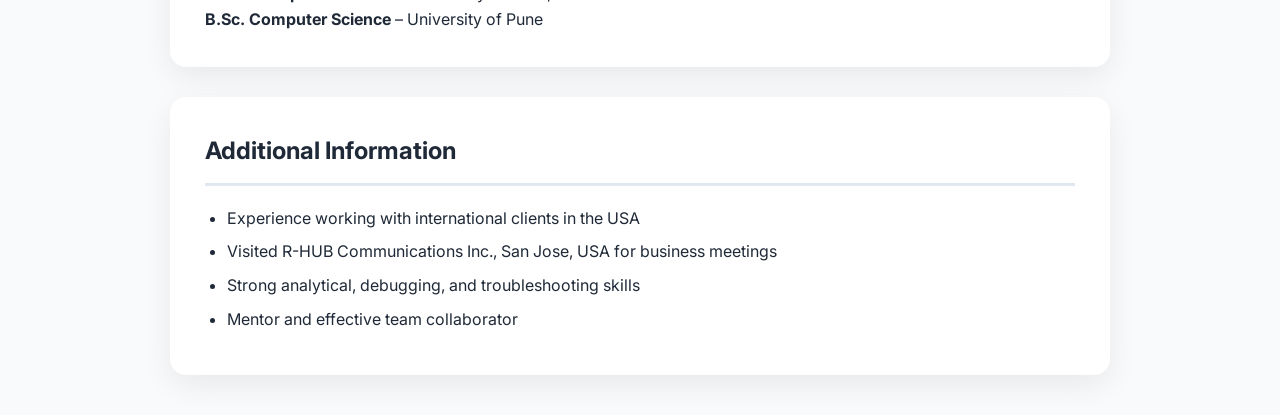
==== commit e3143ccf: "Update index.html" ====
--- a/index.html
+++ b/index.html
@@ -96,7 +96,7 @@
                 <li><strong>Languages:</strong> C, C++, VC++, Objective-C, Kotlin, Swift</li>
                 <li><strong>Frameworks:</strong> Win32, MFC, STL, Cocoa, UIKit, SwiftUI</li>
                 <li><strong>Platforms:</strong> Windows, macOS, Android, iOS</li>
-                <li><strong>Key Areas:</strong> OOPs, Multi-threading, Socket Programming (TCP/IP, UDP), RTSP, Embedded Systems, Firmware Development, RTOS, IoT, Mobile App Development</li>
+                <li><strong>Key Areas:</strong> OOPs, Multi-threading, Socket Programming (TCP/IP, UDP), RTSP, <br>Embedded Systems, Firmware Development, RTOS, IoT, Mobile App Development</li>
                 <li><strong>Tools:</strong> Visual Studio, XCode, Android Studio, Visual Studio Code, CVS, VSS</li>
             </ul>
         </section>
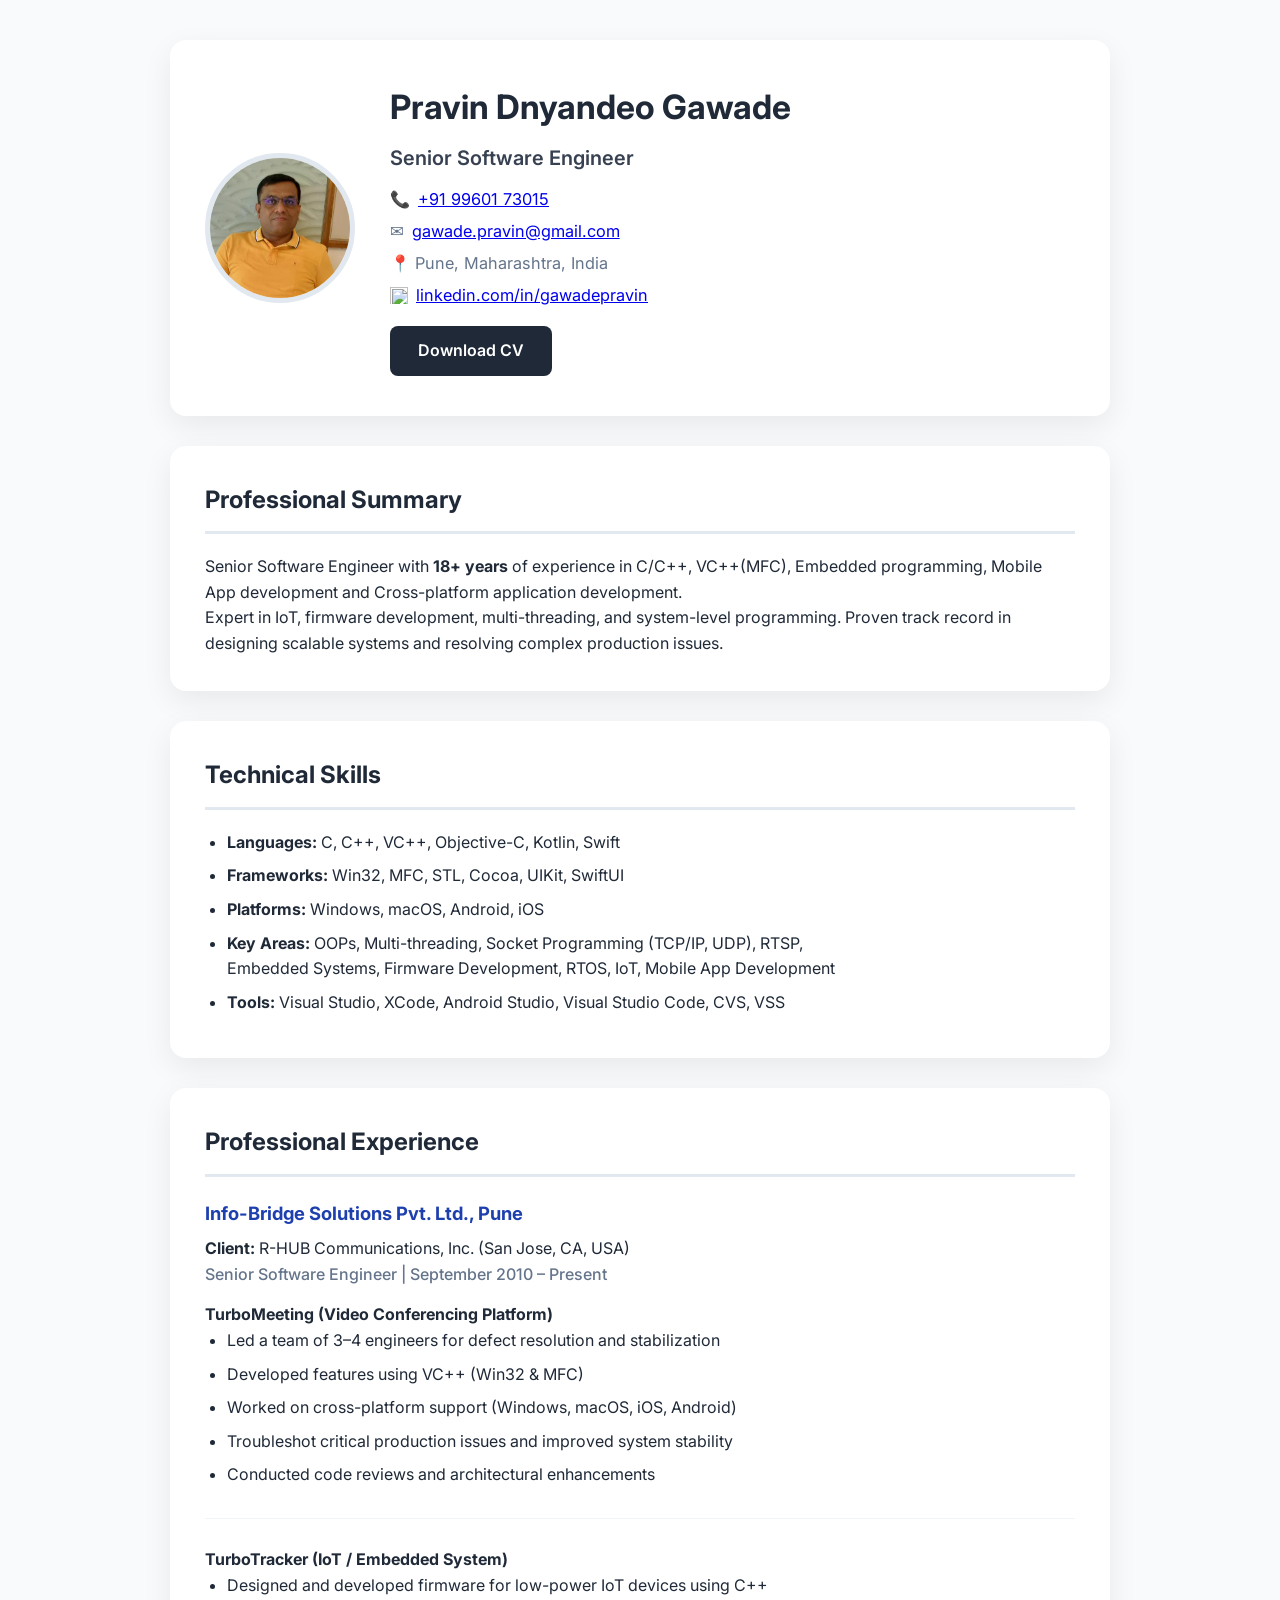
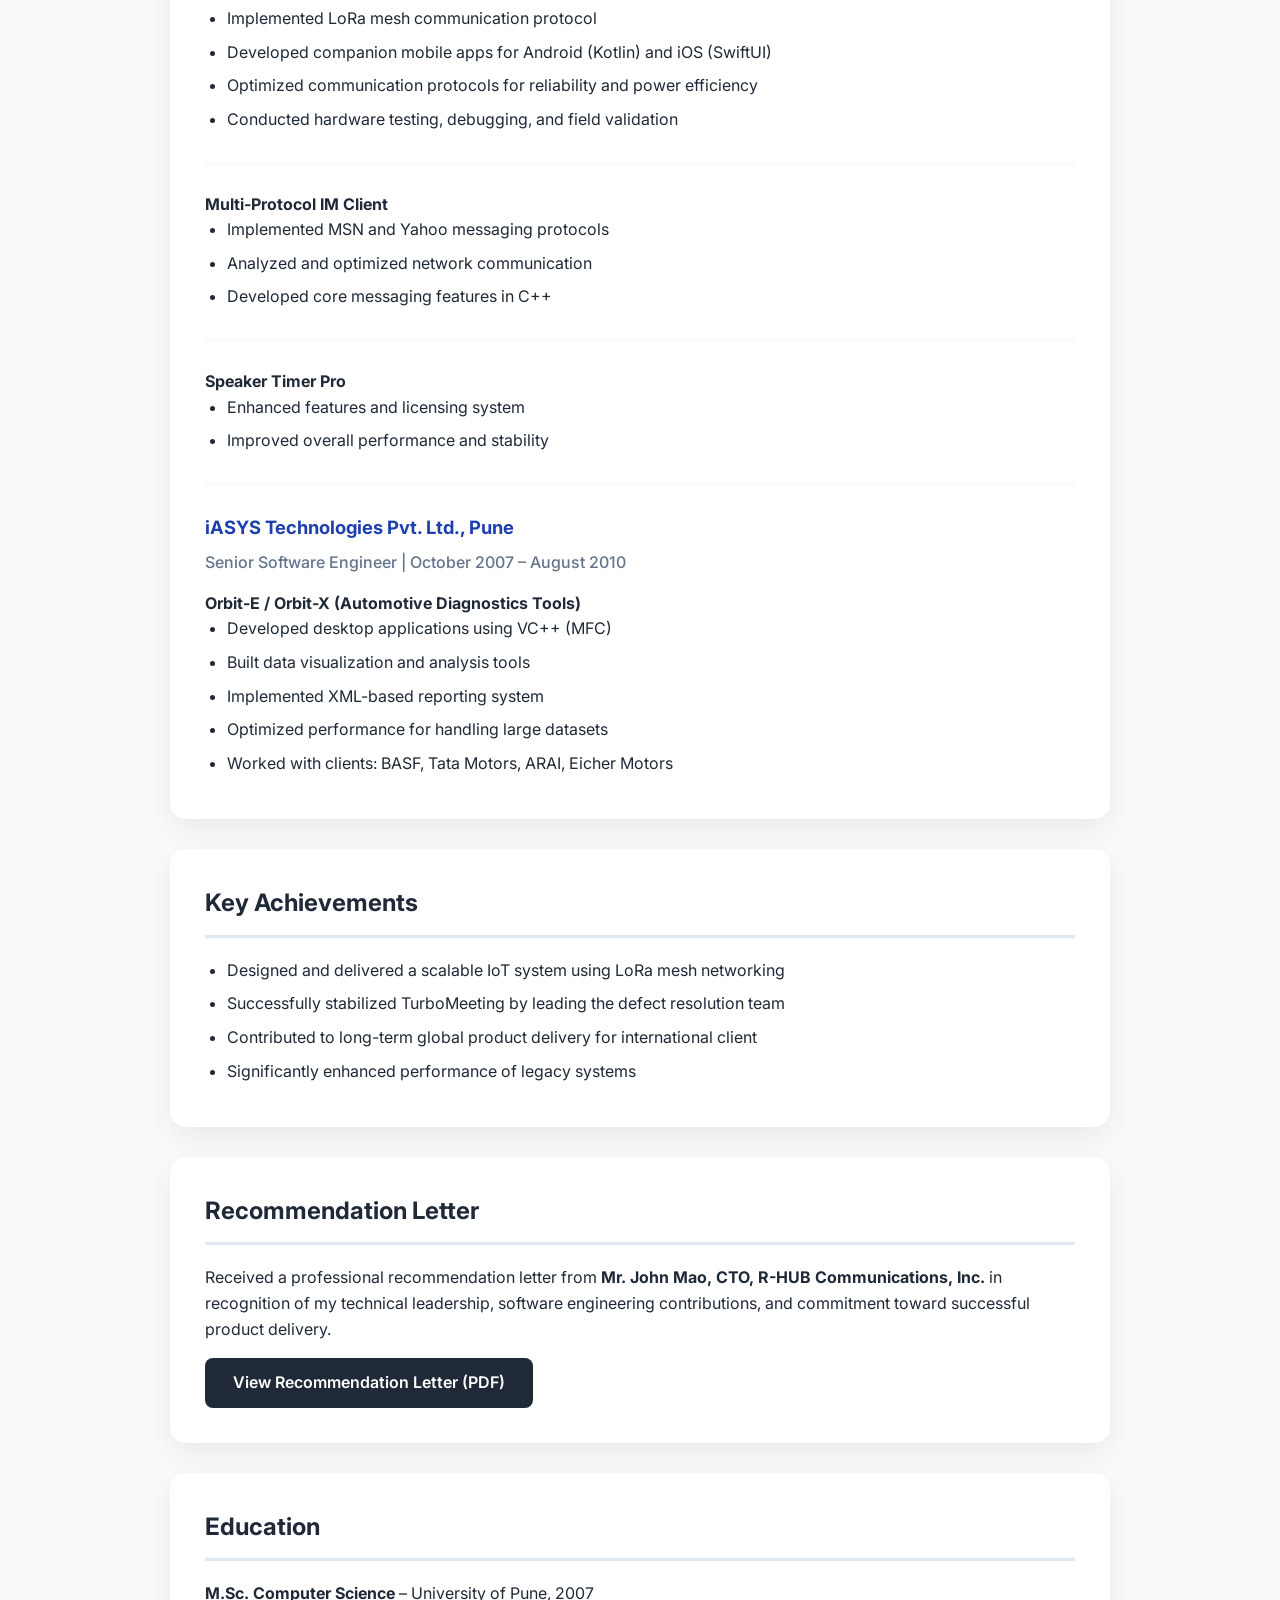
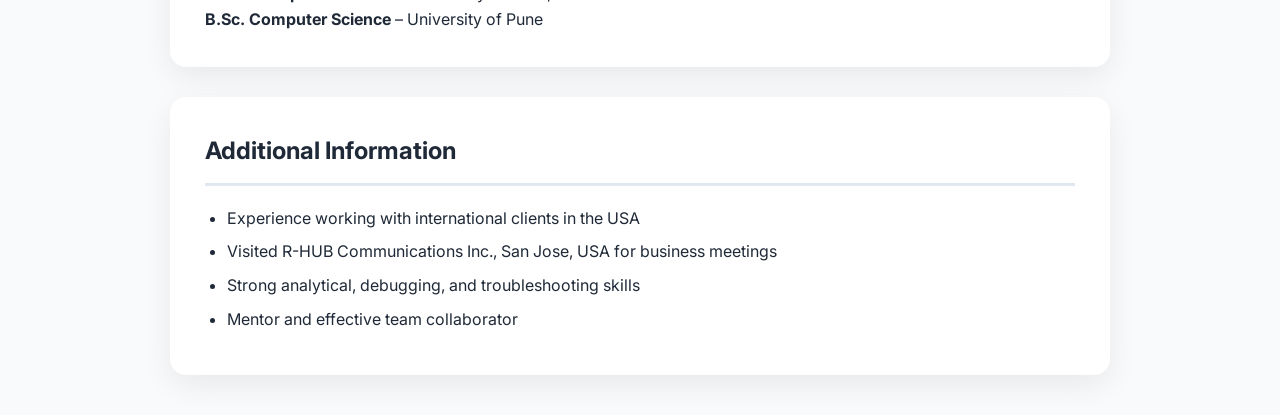
==== commit 7cb7390e: "Update index.html with new profile information" ====
--- a/index.html
+++ b/index.html
@@ -109,6 +109,17 @@
             <p><strong>Client:</strong> R-HUB Communications, Inc. (San Jose, CA, USA)</p>
             <p class="job-title">Senior Software Engineer | September 2010 – Present</p>
 
+          <div class="project">
+                <h4>TurboMeeting (Video Conferencing Platform)</h4>
+                <ul>
+                    <li>Led a team of 3–4 engineers for defect resolution and stabilization</li>
+                    <li>Developed features using VC++ (Win32 & MFC)</li>
+                    <li>Worked on cross-platform support (Windows, macOS, iOS, Android)</li>
+                    <li>Troubleshot critical production issues and improved system stability</li>
+                    <li>Conducted code reviews and architectural enhancements</li>
+                </ul>
+            </div>
+          
             <div class="project">
                 <h4>TurboTracker (IoT / Embedded System)</h4>
                 <ul>
@@ -117,17 +128,6 @@
                     <li>Developed companion mobile apps for Android (Kotlin) and iOS (SwiftUI)</li>
                     <li>Optimized communication protocols for reliability and power efficiency</li>
                     <li>Conducted hardware testing, debugging, and field validation</li>
-                </ul>
-            </div>
-
-            <div class="project">
-                <h4>TurboMeeting (Web Conferencing Platform)</h4>
-                <ul>
-                    <li>Led a team of 3–4 engineers for defect resolution and stabilization</li>
-                    <li>Developed features using VC++ (Win32 & MFC)</li>
-                    <li>Worked on cross-platform support (Windows, macOS, iOS, Android)</li>
-                    <li>Troubleshot critical production issues and improved system stability</li>
-                    <li>Conducted code reviews and architectural enhancements</li>
                 </ul>
             </div>
 
